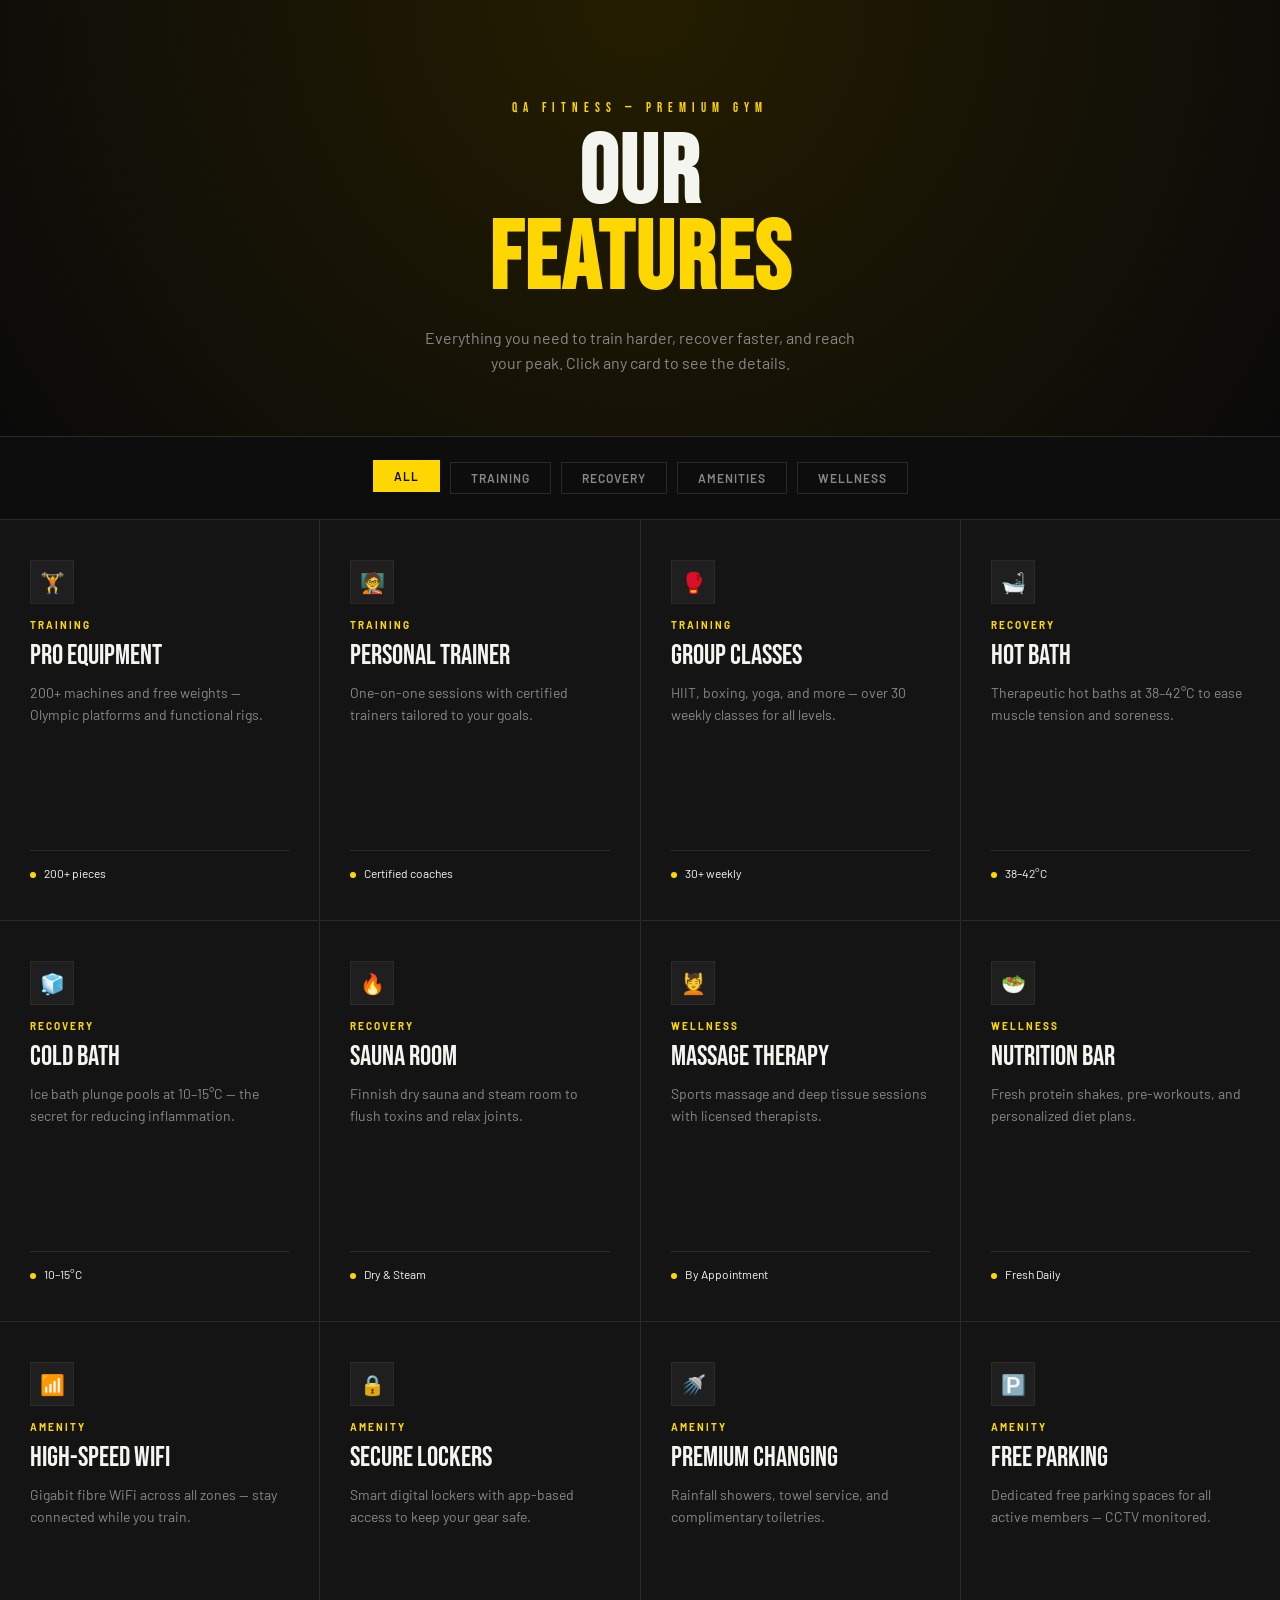
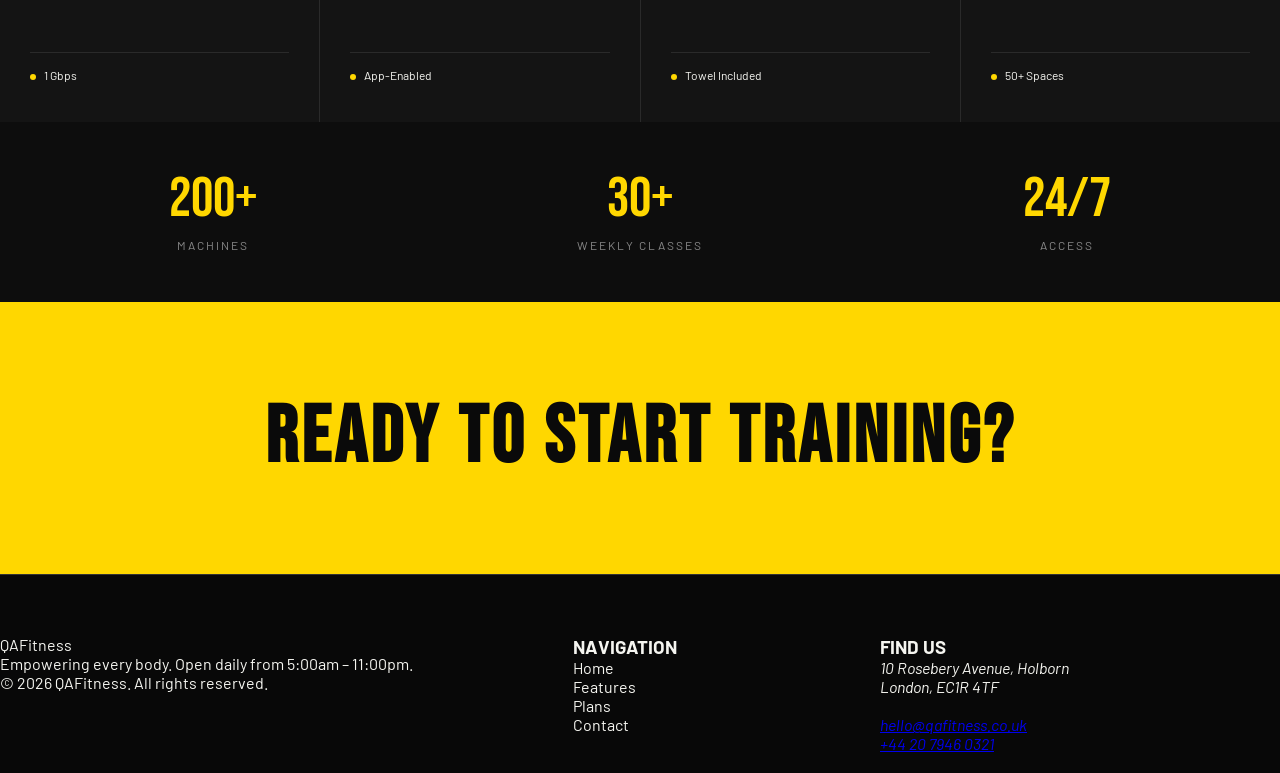
==== features.html @ c07ef3a9 "Add files via upload" ====
<!DOCTYPE html>
<html lang="en">
<head>
  <meta charset="UTF-8" />
  <meta name="viewport" content="width=device-width, initial-scale=1.0"/>
  <title>QA Fitness — Features</title>
  <link rel="preconnect" href="https://fonts.googleapis.com">
  <link href="https://fonts.googleapis.com/css2?family=Bebas+Neue&family=Barlow:wght@400;500;600&display=swap" rel="stylesheet">
  <link rel="stylesheet" href="features.css">
</head>
<body>

  <section class="hero">
    <div class="brand">QA Fitness — Premium Gym</div>
    <h1>OUR<br><span>FEATURES</span></h1>
    <p>Everything you need to train harder, recover faster, and reach your peak. Click any card to see the details.</p>
  </section>

  <div class="filter-bar">
    <button class="filter-btn active" onclick="filter('all', this)">All</button>
    <button class="filter-btn" onclick="filter('training', this)">Training</button>
    <button class="filter-btn" onclick="filter('recovery', this)">Recovery</button>
    <button class="filter-btn" onclick="filter('amenity', this)">Amenities</button>
    <button class="filter-btn" onclick="filter('wellness', this)">Wellness</button>
  </div>

  <div class="grid" id="grid">

    <div class="feature-card" data-cat="training" onclick="toggleFlip(this)">
      <div class="card-inner">
        <div class="card-front">
          <div class="card-icon">🏋️</div>
          <span class="card-tag">Training</span>
          <div class="card-title">Pro Equipment</div>
          <div class="card-desc">200+ machines and free weights — Olympic platforms and functional rigs.</div>
          <div class="card-detail"><span><span class="dot"></span>200+ pieces</span></div>
        </div>
        <div class="card-back">
          <h3>Equipment Specs</h3>
          <p>We use Hammer Strength and Rogue Fitness gear. Our platforms are reinforced for heavy drops, and our cables are inspected daily for smooth movement.</p>
          <div class="tap-hint">Click to flip back</div>
        </div>
      </div>
    </div>

    <div class="feature-card" data-cat="training" onclick="toggleFlip(this)">
      <div class="card-inner">
        <div class="card-front">
          <div class="card-icon">🧑‍🏫</div>
          <span class="card-tag">Training</span>
          <div class="card-title">Personal Trainer</div>
          <div class="card-desc">One-on-one sessions with certified trainers tailored to your goals.</div>
          <div class="card-detail"><span><span class="dot"></span>Certified coaches</span></div>
        </div>
        <div class="card-back">
          <h3>Expert Guidance</h3>
          <p>Our trainers hold Level 3+ certifications. We offer bi-weekly progress tracking, form correction, and custom workout plans via our gym app.</p>
          <div class="tap-hint">Click to flip back</div>
        </div>
      </div>
    </div>

    <div class="feature-card" data-cat="training" onclick="toggleFlip(this)">
      <div class="card-inner">
        <div class="card-front">
          <div class="card-icon">🥊</div>
          <span class="card-tag">Training</span>
          <div class="card-title">Group Classes</div>
          <div class="card-desc">HIIT, boxing, yoga, and more — over 30 weekly classes for all levels.</div>
          <div class="card-detail"><span><span class="dot"></span>30+ weekly</span></div>
        </div>
        <div class="card-back">
          <h3>The Studio</h3>
          <p>Classes are held in our climate-controlled studios. We provide all equipment, including gloves for boxing and mats for yoga. Just bring your energy.</p>
          <div class="tap-hint">Click to flip back</div>
        </div>
      </div>
    </div>

    <div class="feature-card" data-cat="recovery" onclick="toggleFlip(this)">
      <div class="card-inner">
        <div class="card-front">
          <div class="card-icon">🛁</div>
          <span class="card-tag">Recovery</span>
          <div class="card-title">Hot Bath</div>
          <div class="card-desc">Therapeutic hot baths at 38–42°C to ease muscle tension and soreness.</div>
          <div class="card-detail"><span><span class="dot"></span>38–42°C</span></div>
        </div>
        <div class="card-back">
          <h3>Heat Therapy</h3>
          <p>Soaking in our mineral-infused hot baths increases blood flow to tired muscles, helping you recover faster after high-intensity training sessions.</p>
          <div class="tap-hint">Click to flip back</div>
        </div>
      </div>
    </div>

    <div class="feature-card" data-cat="recovery" onclick="toggleFlip(this)">
      <div class="card-inner">
        <div class="card-front">
          <div class="card-icon">🧊</div>
          <span class="card-tag">Recovery</span>
          <div class="card-title">Cold Bath</div>
          <div class="card-desc">Ice bath plunge pools at 10–15°C — the secret for reducing inflammation.</div>
          <div class="card-detail"><span><span class="dot"></span>10–15°C</span></div>
        </div>
        <div class="card-back">
          <h3>Cryotherapy</h3>
          <p>The cold plunge constricts blood vessels and flushes out metabolic waste. It’s the gold standard for elite athletes to stop DOMS in its tracks.</p>
          <div class="tap-hint">Click to flip back</div>
        </div>
      </div>
    </div>

    <div class="feature-card" data-cat="recovery" onclick="toggleFlip(this)">
      <div class="card-inner">
        <div class="card-front">
          <div class="card-icon">🔥</div>
          <span class="card-tag">Recovery</span>
          <div class="card-title">Sauna Room</div>
          <div class="card-desc">Finnish dry sauna and steam room to flush toxins and relax joints.</div>
          <div class="card-detail"><span><span class="dot"></span>Dry & Steam</span></div>
        </div>
        <div class="card-back">
          <h3>Detoxify</h3>
          <p>Our traditional wood-lined sauna reaches 85°C. Great for skin health, improved cardiovascular endurance, and total mental decompression.</p>
          <div class="tap-hint">Click to flip back</div>
        </div>
      </div>
    </div>

    <div class="feature-card" data-cat="wellness" onclick="toggleFlip(this)">
      <div class="card-inner">
        <div class="card-front">
          <div class="card-icon">💆</div>
          <span class="card-tag">Wellness</span>
          <div class="card-title">Massage Therapy</div>
          <div class="card-desc">Sports massage and deep tissue sessions with licensed therapists.</div>
          <div class="card-detail"><span><span class="dot"></span>By Appointment</span></div>
        </div>
        <div class="card-back">
          <h3>Body Work</h3>
          <p>Choose from sports massage, trigger point therapy, or assisted stretching. Perfect for addressing chronic tightness and preventing injury.</p>
          <div class="tap-hint">Click to flip back</div>
        </div>
      </div>
    </div>

    <div class="feature-card" data-cat="wellness" onclick="toggleFlip(this)">
      <div class="card-inner">
        <div class="card-front">
          <div class="card-icon">🥗</div>
          <span class="card-tag">Wellness</span>
          <div class="card-title">Nutrition Bar</div>
          <div class="card-desc">Fresh protein shakes, pre-workouts, and personalized diet plans.</div>
          <div class="card-detail"><span><span class="dot"></span>Fresh Daily</span></div>
        </div>
        <div class="card-back">
          <h3>Fuel Your Body</h3>
          <p>We serve pharmaceutical-grade supplements and organic whole foods. Our nutritionists can build a macro plan that fits your exact body goals.</p>
          <div class="tap-hint">Click to flip back</div>
        </div>
      </div>
    </div>

    <div class="feature-card" data-cat="amenity" onclick="toggleFlip(this)">
      <div class="card-inner">
        <div class="card-front">
          <div class="card-icon">📶</div>
          <span class="card-tag">Amenity</span>
          <div class="card-title">High-Speed WiFi</div>
          <div class="card-desc">Gigabit fibre WiFi across all zones — stay connected while you train.</div>
          <div class="card-detail"><span><span class="dot"></span>1 Gbps</span></div>
        </div>
        <div class="card-back">
          <h3>Connect</h3>
          <p>Full signal strength even in the locker rooms. Stream your workout playlists in 4K or get some work done in our lounge area between sets.</p>
          <div class="tap-hint">Click to flip back</div>
        </div>
      </div>
    </div>

    <div class="feature-card" data-cat="amenity" onclick="toggleFlip(this)">
      <div class="card-inner">
        <div class="card-front">
          <div class="card-icon">🔒</div>
          <span class="card-tag">Amenity</span>
          <div class="card-title">Secure Lockers</div>
          <div class="card-desc">Smart digital lockers with app-based access to keep your gear safe.</div>
          <div class="card-detail"><span><span class="dot"></span>App-Enabled</span></div>
        </div>
        <div class="card-back">
          <h3>Smart Security</h3>
          <p>No need for padlocks. Use your membership QR code to lock and unlock. Each locker includes a USB charging port for your devices.</p>
          <div class="tap-hint">Click to flip back</div>
        </div>
      </div>
    </div>

    <div class="feature-card" data-cat="amenity" onclick="toggleFlip(this)">
      <div class="card-inner">
        <div class="card-front">
          <div class="card-icon">🚿</div>
          <span class="card-tag">Amenity</span>
          <div class="card-title">Premium Changing</div>
          <div class="card-desc">Rainfall showers, towel service, and complimentary toiletries.</div>
          <div class="card-detail"><span><span class="dot"></span>Towel Included</span></div>
        </div>
        <div class="card-back">
          <h3>The Spa Suite</h3>
          <p>Our changing rooms feature Dyson hair dryers, luxury shower gels, and fresh towels laundered daily. Experience the ultimate post-workout refresh.</p>
          <div class="tap-hint">Click to flip back</div>
        </div>
      </div>
    </div>

    <div class="feature-card" data-cat="amenity" onclick="toggleFlip(this)">
      <div class="card-inner">
        <div class="card-front">
          <div class="card-icon">🅿️</div>
          <span class="card-tag">Amenity</span>
          <div class="card-title">Free Parking</div>
          <div class="card-desc">Dedicated free parking spaces for all active members — CCTV monitored.</div>
          <div class="card-detail"><span><span class="dot"></span>50+ Spaces</span></div>
        </div>
        <div class="card-back">
          <h3>Easy Access</h3>
          <p>Skip the city parking stress. Our private lot is located directly behind the gym with secure gated entry for members only.</p>
          <div class="tap-hint">Click to flip back</div>
        </div>
      </div>
    </div>

  </div>

  <div class="stats-bar">
    <div class="stat"><div class="stat-num">200+</div><div class="stat-label">Machines</div></div>
    <div class="stat"><div class="stat-num">30+</div><div class="stat-label">Weekly Classes</div></div>
    <div class="stat"><div class="stat-num">24/7</div><div class="stat-label">Access</div></div>
  </div>

  <div class="cta-strip">
    <h2>Ready to Start Training?</h2>
  </div>

  <script src="features.js"></script>

    <footer class="site-footer">
        <div class="container footer-grid">
            <div class="footer-brand">
                <div class="logo">QA<span>Fitness</span></div>
                <p>Empowering every body. Open daily from 5:00am – 11:00pm.</p>
                <p class="copyright">&copy; 2026 QAFitness. All rights reserved.</p>
            </div>

            <nav class="footer-nav" aria-label="Footer Navigation">
                <h3>NAVIGATION</h3>
                <ul>
                    <li><a href="the.html">Home</a></li>
                    <li><a href="features.html">Features</a></li>
                    <li><a href="#plans">Plans</a></li>
                    <li><a href="contact.html">Contact</a></li>
                </ul>
            </nav>

            <div class="footer-contact">
                <h3>FIND US</h3>
                <address>
                    10 Rosebery Avenue, Holborn<br>
                    London, EC1R 4TF<br><br>
                    <a href="mailto:qafitness@.co.uk">hello@qafitness.co.uk</a><br>
                    <a href="tel:+442079460321">+44 20 7946 0321</a>
                </address>
            </div>
        </div>
    </footer>
</body>
</html>
---- features.css ----
*, *::before, *::after {
  box-sizing: border-box;
  margin: 0;
  padding: 0;
}

:root {
  --black:        #0a0a0a;
  --white:        #f5f5f0;
  --yellow:       #FFD700; /* Cyber Yellow */
  --yellow-dark:  #ccac00;
  --card-bg:      #141414;
  --border:       #2a2a2a;
  --muted:        #888888;
  --font-display: 'Bebas Neue', sans-serif;
  --font-body:    'Barlow', sans-serif;
}

body {
  background: var(--black);
  color: var(--white);
  font-family: var(--font-body);
  overflow-x: hidden;
}

/* ── Hero ── */
.hero {
  padding: 100px 40px 60px;
  text-align: center;
  background: radial-gradient(circle at top, #241d00 0%, #0a0a0a 100%);
  border-bottom: 1px solid var(--border);
}

.brand {
  font-family: var(--font-display);
  font-size: 13px;
  letter-spacing: 6px;
  color: var(--yellow);
  margin-bottom: 16px;
  text-transform: uppercase;
}

.hero h1 {
  font-family: var(--font-display);
  font-size: clamp(52px, 8vw, 96px);
  line-height: 0.9;
  letter-spacing: 2px;
}

.hero h1 span { color: var(--yellow); }

.hero p {
  font-size: 16px;
  color: var(--muted);
  margin-top: 20px;
  max-width: 460px;
  margin-inline: auto;
  line-height: 1.6;
}

/* ── Filter Bar ── */
.filter-bar {
  display: flex;
  gap: 10px;
  justify-content: center;
  flex-wrap: wrap;
  padding: 25px;
  background: #0d0d0d;
  border-bottom: 1px solid var(--border);
  position: sticky;
  top: 0;
  z-index: 100;
}

.filter-btn {
  padding: 8px 20px;
  background: transparent;
  border: 1px solid var(--border);
  color: var(--muted);
  font-family: var(--font-body);
  font-weight: 600;
  text-transform: uppercase;
  cursor: pointer;
  transition: 0.3s ease;
  font-size: 12px;
  letter-spacing: 1px;
}

.filter-btn.active, .filter-btn:hover {
  background: var(--yellow);
  color: var(--black);
  border-color: var(--yellow);
  transform: translateY(-2px);
}

/* ── Grid & Flip Card ── */
.grid {
  display: grid;
  grid-template-columns: repeat(auto-fill, minmax(300px, 1fr));
  gap: 1px;
  background: var(--border);
}

.feature-card {
  height: 400px;
  perspective: 1000px;
  cursor: pointer;
}

.card-inner {
  position: relative;
  width: 100%;
  height: 100%;
  transition: transform 0.6s cubic-bezier(0.4, 0, 0.2, 1);
  transform-style: preserve-3d;
}

.feature-card.flipped .card-inner {
  transform: rotateY(180deg);
}

.card-front, .card-back {
  position: absolute;
  width: 100%;
  height: 100%;
  backface-visibility: hidden;
  padding: 40px 30px;
  background: var(--card-bg);
  display: flex;
  flex-direction: column;
}

.card-back {
  transform: rotateY(180deg);
  background: #1a1a1a;
  border: 2px solid var(--yellow);
  justify-content: center;
  text-align: center;
}

/* ── Front Styling ── */
.card-icon {
  width: 44px;
  height: 44px;
  background: #1f1f1f;
  border: 1px solid var(--border);
  display: flex;
  align-items: center;
  justify-content: center;
  font-size: 20px;
  margin-bottom: 15px;
}

.card-tag {
  font-size: 10px;
  letter-spacing: 2px;
  text-transform: uppercase;
  font-weight: 700;
  margin-bottom: 10px;
  color: var(--yellow);
}

.card-title {
  font-family: var(--font-display);
  font-size: 28px;
  margin-bottom: 10px;
  line-height: 1.1;
}

.card-desc {
  font-size: 14px;
  color: var(--muted);
  line-height: 1.6;
  flex-grow: 1;
}

.card-detail {
  font-size: 12px;
  padding-top: 15px;
  border-top: 1px solid var(--border);
  color: var(--white);
}

.dot {
  display: inline-block;
  width: 6px;
  height: 6px;
  background: var(--yellow);
  border-radius: 50%;
  margin-right: 8px;
}

/* ── Back Styling ── */
.card-back h3 {
  font-family: var(--font-display);
  color: var(--yellow);
  font-size: 30px;
  margin-bottom: 15px;
  letter-spacing: 1px;
}

.card-back p {
  font-size: 15px;
  line-height: 1.6;
  color: var(--white);
}

.tap-hint {
  margin-top: 25px;
  font-size: 10px;
  text-transform: uppercase;
  letter-spacing: 1px;
  color: var(--yellow);
  opacity: 0.6;
}

/* ── Stats Bar ── */
.stats-bar {
  display: grid;
  grid-template-columns: repeat(3, 1fr);
  background: var(--border);
}

.stat {
  padding: 50px 20px;
  background: #0d0d0d;
  text-align: center;
}

.stat-num {
  font-family: var(--font-display);
  font-size: 56px;
  color: var(--yellow);
  line-height: 1;
}

.stat-label {
  font-size: 12px;
  color: var(--muted);
  text-transform: uppercase;
  letter-spacing: 2px;
  margin-top: 10px;
}

/* ── Clean Yellow CTA ── */
.cta-strip {
  padding: 100px 40px;
  text-align: center;
  background: var(--yellow);
  color: var(--black);
}

.cta-strip h2 {
  font-family: var(--font-display);
  font-size: clamp(40px, 7vw, 80px);
  letter-spacing: 4px;
  text-transform: uppercase;
  line-height: 0.9;
  margin: 0;
}

/* ── Mobile Optimization ── */
@media (max-width: 768px) {
  .stats-bar { grid-template-columns: 1fr; gap: 1px; }
  .hero h1 { font-size: 60px; }
  .feature-card { height: 350px; }
}

/* --- 6. MAP & FOOTER --- */
#map { filter: invert(90%) hue-rotate(180deg) brightness(95%) contrast(90%); }

.site-footer { background: #080808; padding: 60px 0 20px; border-top: 1px solid #333; }
.footer-grid { display: grid; grid-template-columns: 2fr 1fr 1.5fr; gap: 40px; }
.footer-nav ul { list-style: none; }
.footer-nav a { color: var(--text-gray); text-decoration: none; }
.footer-nav a:hover { color: var(--primary); }

@media (max-width: 768px) {
    .footer-grid { grid-template-columns: 1fr; text-align: center; }
    .hero h1 { font-size: 2.5rem; }
}
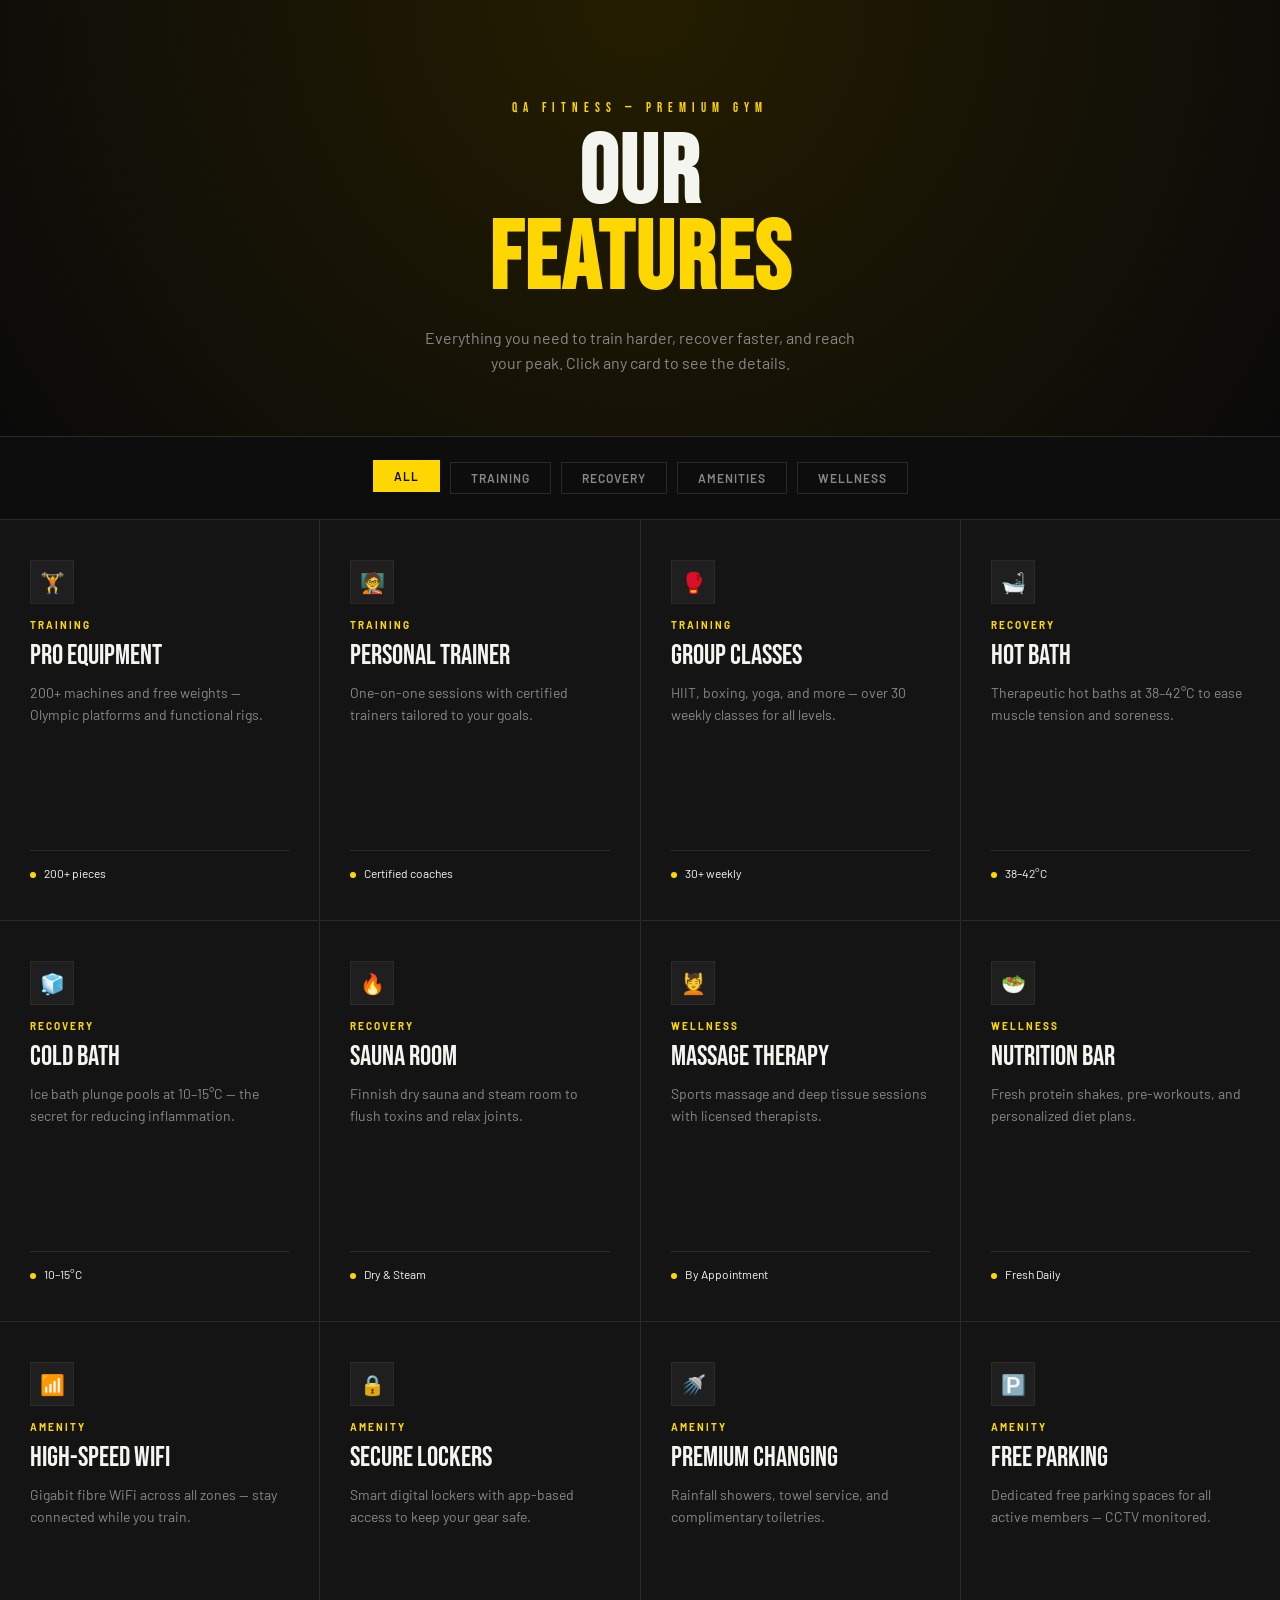
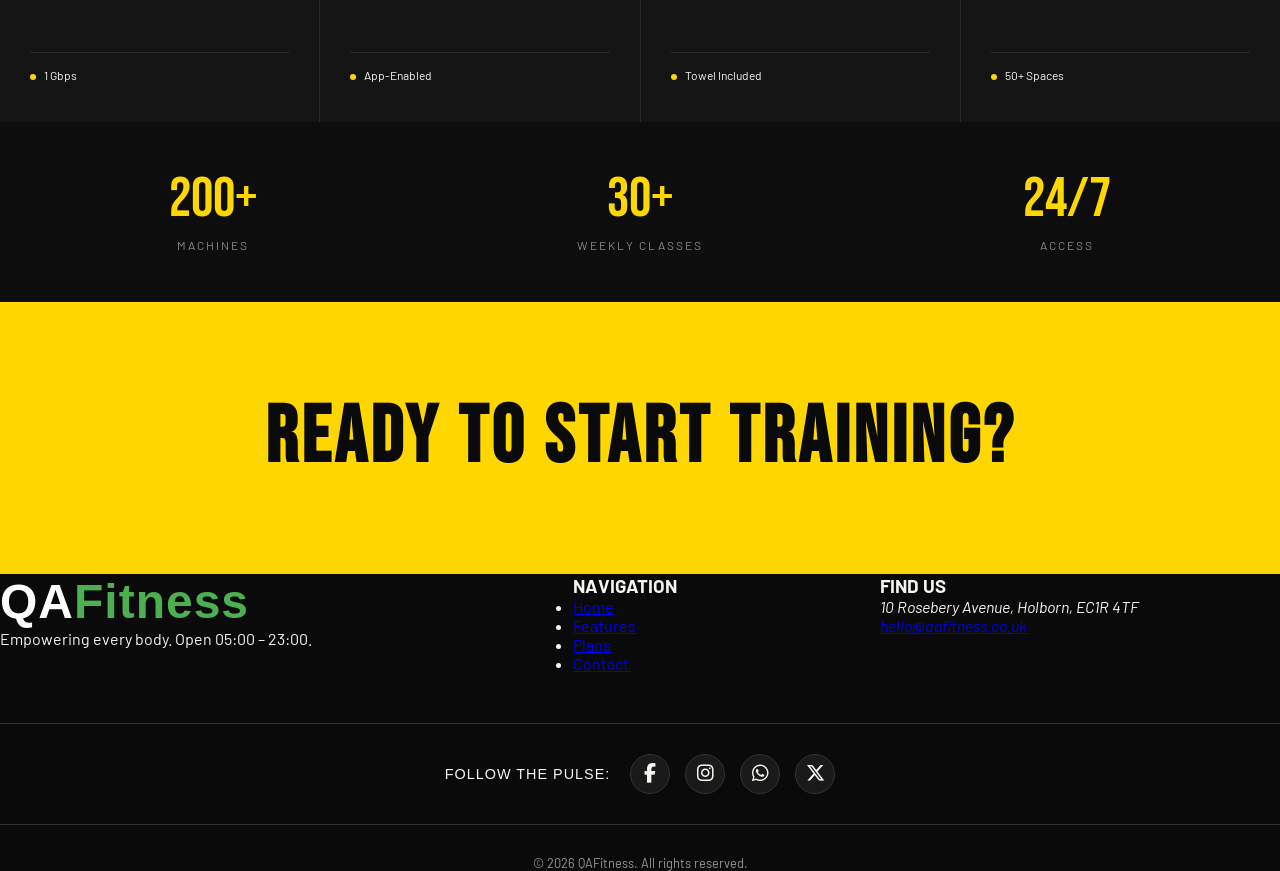
==== commit 9a198de6: "Add files via upload" ====
--- a/features.html
+++ b/features.html
@@ -7,6 +7,7 @@
   <link rel="preconnect" href="https://fonts.googleapis.com">
   <link href="https://fonts.googleapis.com/css2?family=Bebas+Neue&family=Barlow:wght@400;500;600&display=swap" rel="stylesheet">
   <link rel="stylesheet" href="features.css">
+  <link rel="stylesheet" href="https://cdnjs.cloudflare.com/ajax/libs/font-awesome/6.5.1/css/all.min.css">
 </head>
 <body>
 
@@ -245,31 +246,41 @@
   <script src="features.js"></script>
 
     <footer class="site-footer">
-        <div class="container footer-grid">
-            <div class="footer-brand">
-                <div class="logo">QA<span>Fitness</span></div>
-                <p>Empowering every body. Open daily from 5:00am – 11:00pm.</p>
-                <p class="copyright">&copy; 2026 QAFitness. All rights reserved.</p>
+        <div class="container">
+            <div class="footer-grid">
+                <div class="footer-brand">
+                    <div class="logo">QA<span>Fitness</span></div>
+                    <p>Empowering every body. Open 05:00 – 23:00.</p>
+                </div>
+                <nav class="footer-nav">
+                    <h3>NAVIGATION</h3>
+                    <ul>
+                        <li><a href="#" class="footer-home-trigger">Home</a></li>
+                        <li><a href="#features">Features</a></li>
+                        <li><a href="#plans">Plans</a></li>
+                        <li><a href="contact.html">Contact</a></li>
+                    </ul>
+                </nav>
+                <div class="footer-contact">
+                    <h3>FIND US</h3>
+                    <address>
+                        10 Rosebery Avenue, Holborn, EC1R 4TF<br>
+                        <a href="mailto:hello@qafitness.co.uk">hello@qafitness.co.uk</a>
+                    </address>
+                </div>
             </div>
 
-            <nav class="footer-nav" aria-label="Footer Navigation">
-                <h3>NAVIGATION</h3>
-                <ul>
-                    <li><a href="the.html">Home</a></li>
-                    <li><a href="features.html">Features</a></li>
-                    <li><a href="#plans">Plans</a></li>
-                    <li><a href="contact.html">Contact</a></li>
-                </ul>
-            </nav>
-
-            <div class="footer-contact">
-                <h3>FIND US</h3>
-                <address>
-                    10 Rosebery Avenue, Holborn<br>
-                    London, EC1R 4TF<br><br>
-                    <a href="mailto:qafitness@.co.uk">hello@qafitness.co.uk</a><br>
-                    <a href="tel:+442079460321">+44 20 7946 0321</a>
-                </address>
+            <div class="social-bar">
+                <span>FOLLOW THE PULSE:</span>
+                <div class="social-icons">
+                    <a href="#" class="social-icon"><i class="fa-brands fa-facebook-f"></i></a>
+                    <a href="#" class="social-icon"><i class="fa-brands fa-instagram"></i></a>
+                    <a href="#" class="social-icon"><i class="fa-brands fa-whatsapp"></i></a>
+                    <a href="#" class="social-icon"><i class="fa-brands fa-x-twitter"></i></a>
+                </div>
+            </div>
+            <div class="footer-bottom">
+                <p>&copy; 2026 QAFitness. All rights reserved.</p>
             </div>
         </div>
     </footer>
--- a/features.css
+++ b/features.css
@@ -266,16 +266,171 @@
   .feature-card { height: 350px; }
 }
 
-/* --- 6. MAP & FOOTER --- */
-#map { filter: invert(90%) hue-rotate(180deg) brightness(95%) contrast(90%); }
-
-.site-footer { background: #080808; padding: 60px 0 20px; border-top: 1px solid #333; }
-.footer-grid { display: grid; grid-template-columns: 2fr 1fr 1.5fr; gap: 40px; }
-.footer-nav ul { list-style: none; }
-.footer-nav a { color: var(--text-gray); text-decoration: none; }
-.footer-nav a:hover { color: var(--primary); }
-
+/
+/* Footer Container */
+.site-footer {
+    background-color: var(--dark-bg);
+    color: var(--text-white);
+    padding: 80px 0 40px;
+    border-top: 2px solid #222;
+}
+
+.footer-grid {
+    display: grid;
+    grid-template-columns: 2fr 1fr 1.5fr;
+    gap: 40px;
+    margin-bottom: 50px;
+}
+
+
+.logo {
+    font-size: 48px;        /* controls QA */
+    font-weight: 800;
+    color: white;           /* QA in white */
+    letter-spacing: 1px;
+}
+
+
+
+
+.logo span {
+    color: #4CAF50;         /* Fitness in green */
+    font-size: 48px;        /* same size as QA */
+    font-weight: 800;
+}
+
+
+
+/* Social Bar Styling */
+.social-bar {
+    display: flex;
+    align-items: center;
+    justify-content: center;
+    gap: 20px;
+    padding: 30px 0;
+    border-top: 1px solid #333;
+    border-bottom: 1px solid #333;
+    margin-bottom: 30px;
+}
+
+.social-bar span {
+    font-family: 'Oswald', sans-serif;
+    letter-spacing: 1px;
+    color: var(--text-gray);
+    font-size: 0.9rem;
+}
+
+.social-icons {
+    display: flex;
+    gap: 15px;
+}
+
+.social-icon {
+    display: flex;
+    align-items: center;
+    justify-content: center;
+    width: 40px;
+    height: 40px;
+    background: #1a1a1a;
+    color: var(--text-white);
+    border-radius: 50%;
+    text-decoration: none;
+    font-size: 1.2rem;
+    transition: var(--transition);
+    border: 1px solid #333;
+}
+
+/* Neon Hover Effect */
+.social-icon:hover {
+    background: var(--primary-neon);
+    color: #000;
+    transform: translateY(-3px);
+    box-shadow: 0 0 15px var(--primary-neon);
+    border-color: var(--primary-neon);
+}
+
+.footer-bottom {
+    text-align: center;
+    color: var(--text-gray);
+    font-size: 0.8rem;
+    opacity: 0.6;
+}
+
+/* Mobile Fix */
 @media (max-width: 768px) {
     .footer-grid { grid-template-columns: 1fr; text-align: center; }
-    .hero h1 { font-size: 2.5rem; }
+    .social-bar { flex-direction: column; }
+}
+
+
+/* animation*/
+
+/* Animation Keyframes */
+@keyframes fadeInUp {
+    from {
+        opacity: 0;
+        transform: translateY(30px);
+    }
+    to {
+        opacity: 1;
+        transform: translateY(0);
+    }
+}
+
+/* Apply to Hero Content */
+.hero-content h1 {
+    animation: fadeInUp 1s ease-out forwards;
+}
+
+.hero-content p {
+    animation: fadeInUp 1.2s ease-out forwards;
+    animation-delay: 0.3s; /* Sequential entrance */
+    opacity: 0; /* Hidden until animation starts */
+}
+
+.hero-btns {
+    animation: fadeInUp 1.4s ease-out forwards;
+    animation-delay: 0.6s;
+    opacity: 0;
+}
+
+
+
+
+
+/* Initial hidden state */
+.facility-card, .plan-card, .testimonial-card {
+    opacity: 0;
+    transform: translateY(40px);
+    transition: all 0.8s cubic-bezier(0.25, 0.46, 0.45, 0.94);
+}
+
+/* Final visible state triggered by jQuery */
+.reveal-visible {
+    opacity: 1 !important;
+    transform: translateY(0) !important;
+}
+
+
+@keyframes pulseGlow {
+    0% { box-shadow: 0 0 5px var(--primary-neon); }
+    50% { box-shadow: 0 0 20px var(--primary-neon); }
+    100% { box-shadow: 0 0 5px var(--primary-neon); }
+}
+
+.social-icon:hover {
+    animation: pulseGlow 1.5s infinite;
+    background: var(--primary-neon);
+    color: #000;
+}
+
+
+
+header {
+    z-index: 1000; /* Keeps nav on top */
+}
+
+.plan-btn, .cta-button, .calc-btn {
+    position: relative;
+    z-index: 10; 
 }
